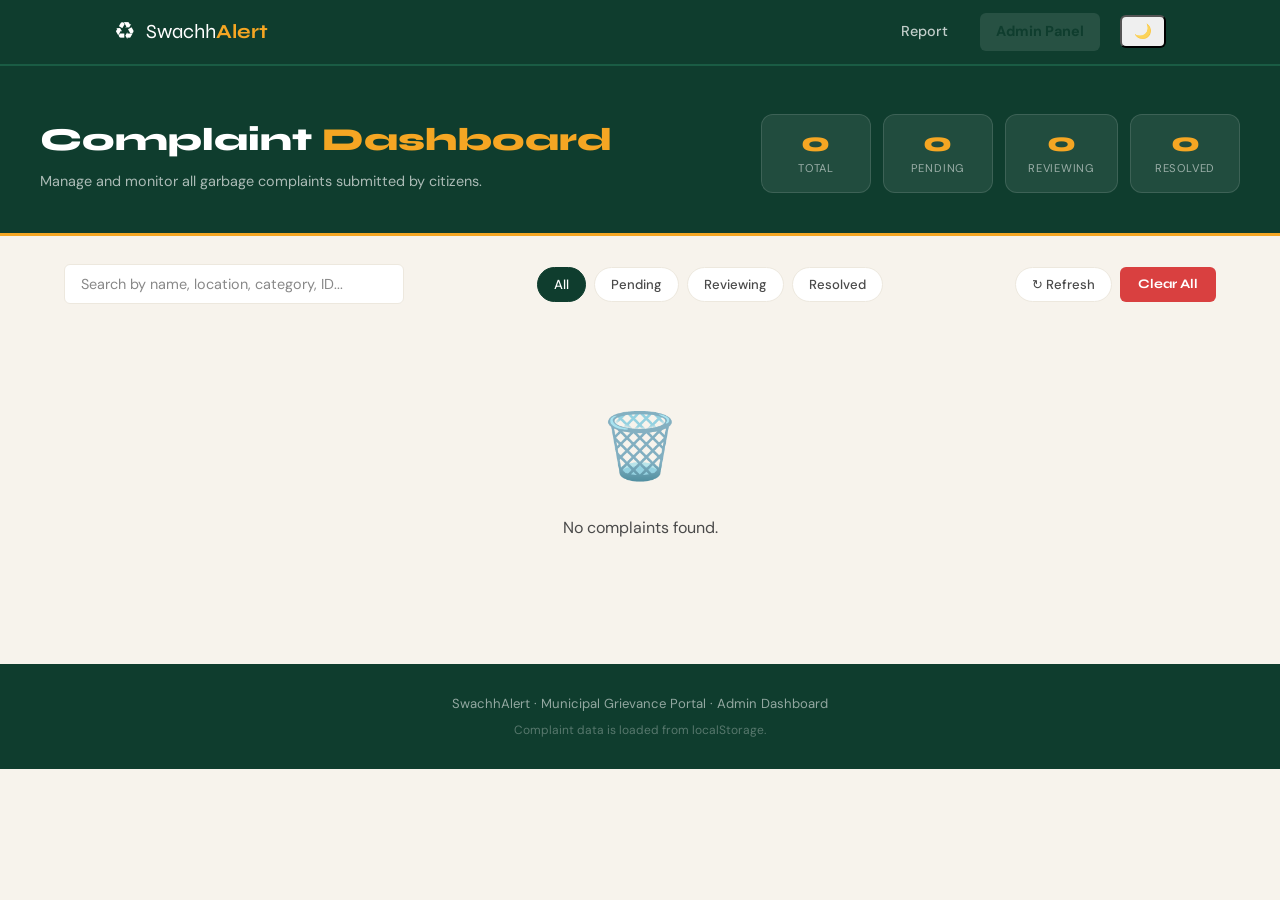
==== admin.html @ c91b4a2e "Add files via upload" ====
<!DOCTYPE html>
<html lang="en">
<head>
  <meta charset="UTF-8">
  <meta name="viewport" content="width=device-width, initial-scale=1.0">
  <title>SwachhAlert Admin Panel</title>

  <link rel="stylesheet" href="styles.css">

  <link rel="preconnect" href="https://fonts.googleapis.com">
  <link href="https://fonts.googleapis.com/css2?family=Syne:wght@400;600;700;800&family=DM+Sans:wght@300;400;500&display=swap" rel="stylesheet">
</head>
<body>

  <!-- HEADER -->
  <header class="site-header">
    <div class="header-inner">
      <div class="logo">
        <span class="logo-icon">♻</span>
        <span class="logo-text">Swachh<strong>Alert</strong></span>
      </div>

      <nav class="header-nav">
        <a href="index.html" class="nav-link">Report</a>
        <a href="admin.html" class="nav-link active admin-link">Admin Panel</a>
        <button id="themeToggle" class="nav-link dark-mode">
     🌙
     </button>
      </nav>
    </div>
  </header>

  <!-- ADMIN HERO -->
  <section class="admin-hero">
    <div class="admin-hero-inner">

      <div>
        <h1>Complaint <span>Dashboard</span></h1>
        <p>Manage and monitor all garbage complaints submitted by citizens.</p>
      </div>

      <div class="admin-stats">
        <div class="astat">
          <span class="astat-num" id="adminTotal">0</span>
          <span class="astat-label">Total</span>
        </div>

        <div class="astat">
          <span class="astat-num" id="adminPending">0</span>
          <span class="astat-label">Pending</span>
        </div>

        <div class="astat">
          <span class="astat-num" id="adminReview">0</span>
          <span class="astat-label">Reviewing</span>
        </div>

        <div class="astat">
          <span class="astat-num" id="adminResolved">0</span>
          <span class="astat-label">Resolved</span>
        </div>
      </div>

    </div>
  </section>

  <!-- TOOLBAR -->
  <section class="admin-toolbar">

    <input
      type="text"
      id="adminSearch"
      class="search-box"
      placeholder="Search by name, location, category, ID..."
    >

    <div class="filter-row">
      <button class="filter-btn active" data-filter="All">All</button>
      <button class="filter-btn" data-filter="Pending">Pending</button>
      <button class="filter-btn" data-filter="Reviewing">Reviewing</button>
      <button class="filter-btn" data-filter="Resolved">Resolved</button>
    </div>

    <div class="filter-row">
      <button class="filter-btn" id="refreshBtn">↻ Refresh</button>
      <button class="clear-btn" id="clearAllBtn">Clear All</button>
    </div>

  </section>

  <!-- COMPLAINTS -->
  <section class="complaints-section">
    <div id="complaintsGrid" class="complaints-grid">

      <div class="empty-state">
        <span class="empty-icon">🗑️</span>
        <p>No complaints available yet.</p>
      </div>

    </div>
  </section>

  <!-- FOOTER -->
  <footer class="site-footer">
    <p>SwachhAlert · Municipal Grievance Portal · Admin Dashboard</p>
    <p class="footer-note">
      Complaint data is loaded from localStorage.
    </p>
  </footer>

  <script src="app.js"></script>

</body>
</html>
---- styles.css ----
/* ═══════════════════════════════════════════════
   SwachhAlert — styles.css
   Theme: Clean civic utility × earthy urgency
   Palette: Deep forest green + warm amber + off-white
═══════════════════════════════════════════════ */

/* ── Reset & Base ── */
*, *::before, *::after { box-sizing: border-box; margin: 0; padding: 0; }

:root {
  --green-dark:  #0f3d2e;
  --green-mid:   #1a5c44;
  --green-light: #2e8b67;
  --amber:       #f5a623;
  --amber-light: #ffc85a;
  --cream:       #f7f3ec;
  --cream-dark:  #ede8de;
  --text-dark:   #1a1a1a;
  --text-mid:    #4a4a4a;
  --text-light:  #888;
  --white:       #ffffff;
  --danger:      #d94040;
  --radius-sm:   6px;
  --radius-md:   12px;
  --radius-lg:   20px;
  --shadow-soft: 0 4px 24px rgba(15,61,46,.10);
  --shadow-card: 0 2px 14px rgba(15,61,46,.08);
  --transition:  .22s cubic-bezier(.4,0,.2,1);
  --font-display: 'Syne', sans-serif;
  --font-body:    'DM Sans', sans-serif;
}

html { scroll-behavior: smooth; }

body {
  font-family: var(--font-body);
  background: var(--cream);
  color: var(--text-dark);
  line-height: 1.6;
  overflow-x: hidden;
}

/* ── Header ── */
.site-header {
  position: sticky;
  top: 0;
  z-index: 100;
  background: var(--green-dark);
  backdrop-filter: blur(12px);
  border-bottom: 2px solid var(--green-mid);
}
.header-inner {
  max-width: 1100px;
  margin: 0 auto;
  padding: 0 24px;
  height: 64px;
  display: flex;
  align-items: center;
  justify-content: space-between;
}
.logo {
  display: flex;
  align-items: center;
  gap: 10px;
  font-family: var(--font-display);
  font-size: 1.25rem;
  color: var(--white);
  text-decoration: none;
}
.logo-icon { font-size: 1.5rem; }
.logo-text strong { color: var(--amber); }
.header-nav { display: flex; gap: 20px; align-items: center; }
.nav-link {
  color: rgba(255,255,255,.75);
  text-decoration: none;
  font-size: .9rem;
  font-weight: 500;
  padding: 6px 12px;
  border-radius: var(--radius-sm);
  transition: var(--transition);
}
.nav-link:hover, .nav-link.active { color: var(--white); background: rgba(255,255,255,.1); }
.admin-link {
  background: var(--amber);
  color: var(--green-dark) !important;
  font-weight: 700;
  padding: 7px 16px;
}
.admin-link:hover { background: var(--amber-light); }

/* ── Hero ── */
.hero {
  position: relative;
  background: var(--green-dark);
  color: var(--white);
  padding: 80px 24px 90px;
  overflow: hidden;
  display: flex;
  align-items: center;
  justify-content: center;
  gap: 60px;
  flex-wrap: wrap;
}
.hero-bg-grid {
  position: absolute;
  inset: 0;
  background-image:
    linear-gradient(rgba(255,255,255,.03) 1px, transparent 1px),
    linear-gradient(90deg, rgba(255,255,255,.03) 1px, transparent 1px);
  background-size: 40px 40px;
  pointer-events: none;
}
.hero::after {
  content: '';
  position: absolute;
  bottom: -60px; right: -60px;
  width: 320px; height: 320px;
  border-radius: 50%;
  background: radial-gradient(circle, rgba(245,166,35,.15), transparent 70%);
  pointer-events: none;
}
.hero-content { position: relative; max-width: 540px; }
.badge {
  display: inline-block;
  background: rgba(245,166,35,.18);
  color: var(--amber);
  border: 1px solid rgba(245,166,35,.35);
  font-size: .75rem;
  font-weight: 700;
  letter-spacing: .1em;
  text-transform: uppercase;
  padding: 5px 14px;
  border-radius: 100px;
  margin-bottom: 20px;
}
.hero-title {
  font-family: var(--font-display);
  font-size: clamp(2.4rem, 5vw, 3.8rem);
  font-weight: 800;
  line-height: 1.1;
  margin-bottom: 18px;
}
.hero-title em {
  font-style: normal;
  color: var(--amber);
  position: relative;
}
.hero-sub {
  color: rgba(255,255,255,.72);
  font-size: 1.05rem;
  max-width: 420px;
  margin-bottom: 30px;
  line-height: 1.7;
}
.cta-btn {
  display: inline-block;
  background: var(--amber);
  color: var(--green-dark);
  font-family: var(--font-display);
  font-weight: 700;
  font-size: 1rem;
  padding: 14px 32px;
  border-radius: var(--radius-md);
  text-decoration: none;
  transition: var(--transition);
  box-shadow: 0 4px 20px rgba(245,166,35,.35);
}
.cta-btn:hover {
  background: var(--amber-light);
  transform: translateY(-2px);
  box-shadow: 0 8px 28px rgba(245,166,35,.45);
}
.hero-visual { position: relative; z-index: 1; }
.stat-card {
  background: rgba(255,255,255,.07);
  border: 1px solid rgba(255,255,255,.12);
  backdrop-filter: blur(8px);
  border-radius: var(--radius-lg);
  padding: 32px 48px;
  text-align: center;
  min-width: 180px;
}
.stat-num {
  display: block;
  font-family: var(--font-display);
  font-size: 3.5rem;
  font-weight: 800;
  color: var(--amber);
  line-height: 1;
}
.stat-label {
  display: block;
  font-size: .8rem;
  letter-spacing: .08em;
  text-transform: uppercase;
  color: rgba(255,255,255,.6);
  margin-top: 6px;
}

/* ── How It Works ── */
.how-it-works {
  max-width: 1100px;
  margin: 0 auto;
  padding: 72px 24px;
}
.section-title {
  font-family: var(--font-display);
  font-size: 1.8rem;
  font-weight: 800;
  color: var(--green-dark);
  margin-bottom: 36px;
  position: relative;
  display: inline-block;
}
.section-title::after {
  content: '';
  display: block;
  width: 48px; height: 4px;
  background: var(--amber);
  border-radius: 2px;
  margin-top: 8px;
}
.steps-grid {
  display: grid;
  grid-template-columns: repeat(auto-fit, minmax(220px, 1fr));
  gap: 20px;
}
.step-card {
  background: var(--white);
  border: 1px solid var(--cream-dark);
  border-radius: var(--radius-lg);
  padding: 28px 24px;
  transition: var(--transition);
  position: relative;
  overflow: hidden;
}
.step-card::before {
  content: '';
  position: absolute;
  top: 0; left: 0; right: 0;
  height: 3px;
  background: linear-gradient(90deg, var(--green-light), var(--amber));
  transform: scaleX(0);
  transform-origin: left;
  transition: var(--transition);
}
.step-card:hover { box-shadow: var(--shadow-soft); transform: translateY(-3px); }
.step-card:hover::before { transform: scaleX(1); }
.step-icon { font-size: 2rem; margin-bottom: 12px; display: block; }
.step-card h3 {
  font-family: var(--font-display);
  font-size: 1rem;
  font-weight: 700;
  color: var(--green-dark);
  margin-bottom: 8px;
}
.step-card p { font-size: .88rem; color: var(--text-mid); line-height: 1.6; }

/* ── Form Section ── */
.form-section {
  background: var(--cream-dark);
  padding: 72px 24px;
}
.form-wrapper {
  background: var(--white);
  border-radius: var(--radius-lg);
  box-shadow: var(--shadow-soft);
  max-width: 680px;
  margin: 0 auto;
  padding: 48px;
  border: 1px solid var(--cream-dark);
}
.form-header { margin-bottom: 32px; }
.form-header h2 {
  font-family: var(--font-display);
  font-size: 1.6rem;
  font-weight: 800;
  color: var(--green-dark);
  margin-bottom: 6px;
}
.form-header p { color: var(--text-mid); font-size: .9rem; }

/* Upload Zone */
.upload-zone {
  border: 2px dashed var(--cream-dark);
  border-radius: var(--radius-md);
  background: var(--cream);
  min-height: 160px;
  display: flex;
  align-items: center;
  justify-content: center;
  flex-direction: column;
  position: relative;
  cursor: pointer;
  transition: var(--transition);
  margin-bottom: 28px;
  overflow: hidden;
}
.upload-zone:hover, .upload-zone.dragover {
  border-color: var(--green-light);
  background: rgba(46,139,103,.05);
}
.upload-placeholder { text-align: center; pointer-events: none; }
.upload-icon { font-size: 2.8rem; margin-bottom: 10px; display: block; }
.upload-text { color: var(--text-mid); font-size: .9rem; line-height: 1.6; }
.upload-text span { color: var(--green-light); font-weight: 600; }
.image-preview {
  width: 100%; max-height: 280px;
  object-fit: cover;
  border-radius: calc(var(--radius-md) - 2px);
  display: block;
}
.remove-img {
  position: absolute;
  top: 10px; right: 10px;
  background: rgba(0,0,0,.55);
  color: #fff;
  border: none;
  border-radius: var(--radius-sm);
  padding: 4px 10px;
  font-size: .8rem;
  cursor: pointer;
  transition: var(--transition);
}
.remove-img:hover { background: var(--danger); }

/* Fields */
.field-grid { display: grid; gap: 18px; }
.field-group { display: flex; flex-direction: column; gap: 6px; }
.field-group.full { grid-column: 1 / -1; }
label {
  font-size: .82rem;
  font-weight: 600;
  letter-spacing: .03em;
  color: var(--green-dark);
  text-transform: uppercase;
}
input, select, textarea {
  width: 100%;
  padding: 12px 16px;
  border: 1.5px solid var(--cream-dark);
  border-radius: var(--radius-sm);
  font-family: var(--font-body);
  font-size: .95rem;
  color: var(--text-dark);
  background: var(--white);
  transition: var(--transition);
  outline: none;
  appearance: none;
}
input:focus, select:focus, textarea:focus {
  border-color: var(--green-light);
  box-shadow: 0 0 0 3px rgba(46,139,103,.12);
}
input::placeholder, textarea::placeholder { color: var(--text-light); }
textarea { resize: vertical; min-height: 96px; }
select {
  background-image: url("data:image/svg+xml,%3Csvg xmlns='http://www.w3.org/2000/svg' width='16' height='16' viewBox='0 0 24 24' fill='none' stroke='%234a4a4a' stroke-width='2'%3E%3Cpolyline points='6 9 12 15 18 9'/%3E%3C/svg%3E");
  background-repeat: no-repeat;
  background-position: right 14px center;
  padding-right: 40px;
  cursor: pointer;
}

/* Location row */
.location-row { display: flex; gap: 10px; }
.location-row input { flex: 1; }
.geo-btn {
  flex-shrink: 0;
  width: 48px; height: 48px;
  border: 1.5px solid var(--cream-dark);
  border-radius: var(--radius-sm);
  background: var(--cream);
  font-size: 1.2rem;
  cursor: pointer;
  transition: var(--transition);
  display: flex;
  align-items: center;
  justify-content: center;
}
.geo-btn:hover { background: var(--green-dark); border-color: var(--green-dark); }

/* Submit */
.form-footer { margin-top: 28px; }
.submit-btn {
  width: 100%;
  padding: 15px;
  background: var(--green-dark);
  color: var(--white);
  font-family: var(--font-display);
  font-size: 1rem;
  font-weight: 700;
  border: none;
  border-radius: var(--radius-md);
  cursor: pointer;
  transition: var(--transition);
  display: flex;
  align-items: center;
  justify-content: center;
  gap: 10px;
  letter-spacing: .03em;
}
.submit-btn:hover { background: var(--green-mid); transform: translateY(-1px); box-shadow: 0 6px 20px rgba(15,61,46,.25); }
.submit-btn:active { transform: translateY(0); }
.spinner {
  width: 18px; height: 18px;
  border: 2px solid rgba(255,255,255,.3);
  border-top-color: #fff;
  border-radius: 50%;
  animation: spin .7s linear infinite;
}
@keyframes spin { to { transform: rotate(360deg); } }

/* Toast */
.toast {
  display: flex;
  align-items: flex-start;
  gap: 14px;
  margin-top: 20px;
  padding: 18px 20px;
  background: #e8f5ef;
  border: 1.5px solid #a3d9bc;
  border-radius: var(--radius-md);
  animation: slideIn .3s ease;
}
@keyframes slideIn { from { opacity:0; transform:translateY(8px); } to { opacity:1; transform:translateY(0); } }
.toast-icon { font-size: 1.4rem; flex-shrink: 0; }
.toast strong { display: block; color: var(--green-dark); font-family: var(--font-display); margin-bottom: 2px; }
.toast p { font-size: .82rem; color: var(--text-mid); }

/* ── Footer ── */
.site-footer {
  background: var(--green-dark);
  color: rgba(255,255,255,.55);
  text-align: center;
  padding: 28px 24px;
  font-size: .82rem;
  line-height: 1.8;
}
.footer-note { font-size: .75rem; color: rgba(255,255,255,.3); margin-top: 4px; }

/* ── Admin Styles (used in admin.html) ── */

/* Admin header / hero */
.admin-hero {
  background: var(--green-dark);
  color: var(--white);
  padding: 48px 24px 40px;
  border-bottom: 3px solid var(--amber);
}
.admin-hero-inner {
  max-width: 1200px;
  margin: 0 auto;
  display: flex;
  align-items: center;
  justify-content: space-between;
  flex-wrap: wrap;
  gap: 16px;
}
.admin-hero h1 {
  font-family: var(--font-display);
  font-size: 2rem;
  font-weight: 800;
}
.admin-hero h1 span { color: var(--amber); }
.admin-hero p { color: rgba(255,255,255,.65); font-size: .9rem; margin-top: 4px; }
.admin-stats {
  display: flex;
  gap: 12px;
  flex-wrap: wrap;
}
.astat {
  background: rgba(255,255,255,.08);
  border: 1px solid rgba(255,255,255,.12);
  border-radius: var(--radius-md);
  padding: 14px 22px;
  text-align: center;
  min-width: 110px;
}
.astat-num {
  display: block;
  font-family: var(--font-display);
  font-size: 1.7rem;
  font-weight: 800;
  color: var(--amber);
  line-height: 1;
}
.astat-label { font-size: .7rem; text-transform: uppercase; letter-spacing: .07em; color: rgba(255,255,255,.55); margin-top: 4px; display: block; }

/* Admin toolbar */
.admin-toolbar {
  max-width: 1200px;
  margin: 28px auto 0;
  padding: 0 24px;
  display: flex;
  gap: 12px;
  flex-wrap: wrap;
  align-items: center;
  justify-content: space-between;
}
.search-box {
  flex: 1;
  min-width: 200px;
  max-width: 340px;
  padding: 10px 16px;
  border: 1.5px solid var(--cream-dark);
  border-radius: var(--radius-sm);
  font-family: var(--font-body);
  font-size: .9rem;
  outline: none;
  transition: var(--transition);
}
.search-box:focus { border-color: var(--green-light); box-shadow: 0 0 0 3px rgba(46,139,103,.12); }
.filter-row { display: flex; gap: 8px; flex-wrap: wrap; }
.filter-btn {
  padding: 8px 16px;
  border: 1.5px solid var(--cream-dark);
  border-radius: 100px;
  background: var(--white);
  font-family: var(--font-body);
  font-size: .82rem;
  font-weight: 500;
  cursor: pointer;
  transition: var(--transition);
  color: var(--text-mid);
}
.filter-btn:hover, .filter-btn.active {
  background: var(--green-dark);
  border-color: var(--green-dark);
  color: var(--white);
}
.clear-btn {
  padding: 8px 18px;
  background: var(--danger);
  color: var(--white);
  border: none;
  border-radius: var(--radius-sm);
  font-family: var(--font-display);
  font-size: .82rem;
  font-weight: 700;
  cursor: pointer;
  transition: var(--transition);
}
.clear-btn:hover { opacity: .85; }

/* Complaints grid */
.complaints-section {
  max-width: 1200px;
  margin: 28px auto 60px;
  padding: 0 24px;
}
.complaints-grid {
  display: grid;
  grid-template-columns: repeat(auto-fill, minmax(320px, 1fr));
  gap: 20px;
}
.complaint-card {
  background: var(--white);
  border: 1px solid var(--cream-dark);
  border-radius: var(--radius-lg);
  overflow: hidden;
  box-shadow: var(--shadow-card);
  transition: var(--transition);
  display: flex;
  flex-direction: column;
}
.complaint-card:hover { box-shadow: var(--shadow-soft); transform: translateY(-2px); }
.complaint-img {
  width: 100%; height: 180px;
  object-fit: cover;
  display: block;
  background: var(--cream-dark);
}
.complaint-img-placeholder {
  width: 100%; height: 180px;
  background: var(--cream-dark);
  display: flex;
  align-items: center;
  justify-content: center;
  font-size: 3rem;
  color: var(--text-light);
}
.complaint-body { padding: 18px 20px; flex: 1; display: flex; flex-direction: column; gap: 8px; }
.complaint-id {
  font-size: .72rem;
  font-weight: 700;
  letter-spacing: .08em;
  text-transform: uppercase;
  color: var(--text-light);
}
.complaint-category {
  display: inline-block;
  background: rgba(46,139,103,.12);
  color: var(--green-mid);
  font-size: .75rem;
  font-weight: 700;
  padding: 3px 10px;
  border-radius: 100px;
  width: fit-content;
}
.complaint-name { font-family: var(--font-display); font-weight: 700; font-size: 1rem; color: var(--green-dark); }
.complaint-location { font-size: .83rem; color: var(--text-mid); }
.complaint-location::before { content: '📍 '; }
.complaint-desc { font-size: .85rem; color: var(--text-mid); line-height: 1.55; flex: 1; }
.complaint-meta { display: flex; align-items: center; justify-content: space-between; margin-top: 6px; padding-top: 10px; border-top: 1px solid var(--cream-dark); }
.complaint-date { font-size: .75rem; color: var(--text-light); }
.status-badge {
  font-size: .72rem;
  font-weight: 700;
  padding: 4px 12px;
  border-radius: 100px;
  text-transform: uppercase;
  letter-spacing: .05em;
  cursor: pointer;
  border: none;
  transition: var(--transition);
}
.status-pending { background: #fff3cd; color: #856404; }
.status-reviewing { background: #cfe2ff; color: #084298; }
.status-resolved { background: #d1e7dd; color: #0a3622; }

/* Empty State */
.empty-state {
  text-align: center;
  padding: 64px 24px;
  color: var(--text-light);
}
.empty-state .empty-icon { font-size: 4rem; margin-bottom: 16px; display: block; }
.empty-state p { font-size: 1rem; color: var(--text-mid); }

/* Modal */
.modal-overlay {
  position: fixed; inset: 0;
  background: rgba(0,0,0,.55);
  display: flex;
  align-items: center;
  justify-content: center;
  z-index: 999;
  padding: 16px;
  animation: fadeIn .2s ease;
}
@keyframes fadeIn { from { opacity:0; } to { opacity:1; } }
.modal {
  background: var(--white);
  border-radius: var(--radius-lg);
  max-width: 560px;
  width: 100%;
  max-height: 90vh;
  overflow-y: auto;
  box-shadow: 0 20px 60px rgba(0,0,0,.3);
  animation: slideUp .3s ease;
}
@keyframes slideUp { from { transform: translateY(20px); opacity:0; } to { transform: translateY(0); opacity:1; } }
.modal-img { width: 100%; max-height: 240px; object-fit: cover; border-radius: var(--radius-lg) var(--radius-lg) 0 0; }
.modal-body { padding: 28px; }
.modal-body h2 { font-family: var(--font-display); font-size: 1.3rem; color: var(--green-dark); margin-bottom: 14px; }
.modal-row { display: flex; gap: 8px; margin-bottom: 8px; font-size: .9rem; }
.modal-row strong { min-width: 110px; color: var(--text-mid); font-weight: 600; }
.modal-close {
  position: sticky;
  bottom: 0;
  width: 100%;
  padding: 14px;
  background: var(--green-dark);
  color: var(--white);
  font-family: var(--font-display);
  font-weight: 700;
  border: none;
  border-radius: 0 0 var(--radius-lg) var(--radius-lg);
  cursor: pointer;
  font-size: .95rem;
  transition: var(--transition);
}
.modal-close:hover { background: var(--green-mid); }

/* ── Utilities ── */
.hidden { display: none !important; }

/* ── Responsive ── */
@media (max-width: 640px) {
  .hero { padding: 48px 20px 60px; flex-direction: column; text-align: center; }
  .hero-sub { margin: 0 auto 24px; }
  .form-wrapper { padding: 28px 18px; }
  .admin-hero-inner { flex-direction: column; }
  .admin-toolbar { flex-direction: column; align-items: stretch; }
  .search-box { max-width: 100%; }
}
  /* Dark Mode */

body.dark-mode {
  background: #121212;
  color: #ffffff;
}

body.dark-mode .form-wrapper,
body.dark-mode .step-card,
body.dark-mode .complaint-card {
  background: #1e1e1e;
  color: #ffffff;
  border-color: #333;
}

body.dark-mode input,
body.dark-mode textarea,
body.dark-mode select {
  background: #2a2a2a;
  color: white;
  border-color: #444;
}

body.dark-mode .form-section {
  background: #181818;
}

body.dark-mode .site-footer {
  background: #000;
}

body.dark-mode .upload-zone {
  background: #222;
  border-color: #444;
}

body.dark-mode .section-title,
body.dark-mode .form-header h2,
body.dark-mode label {
  color: white;
}
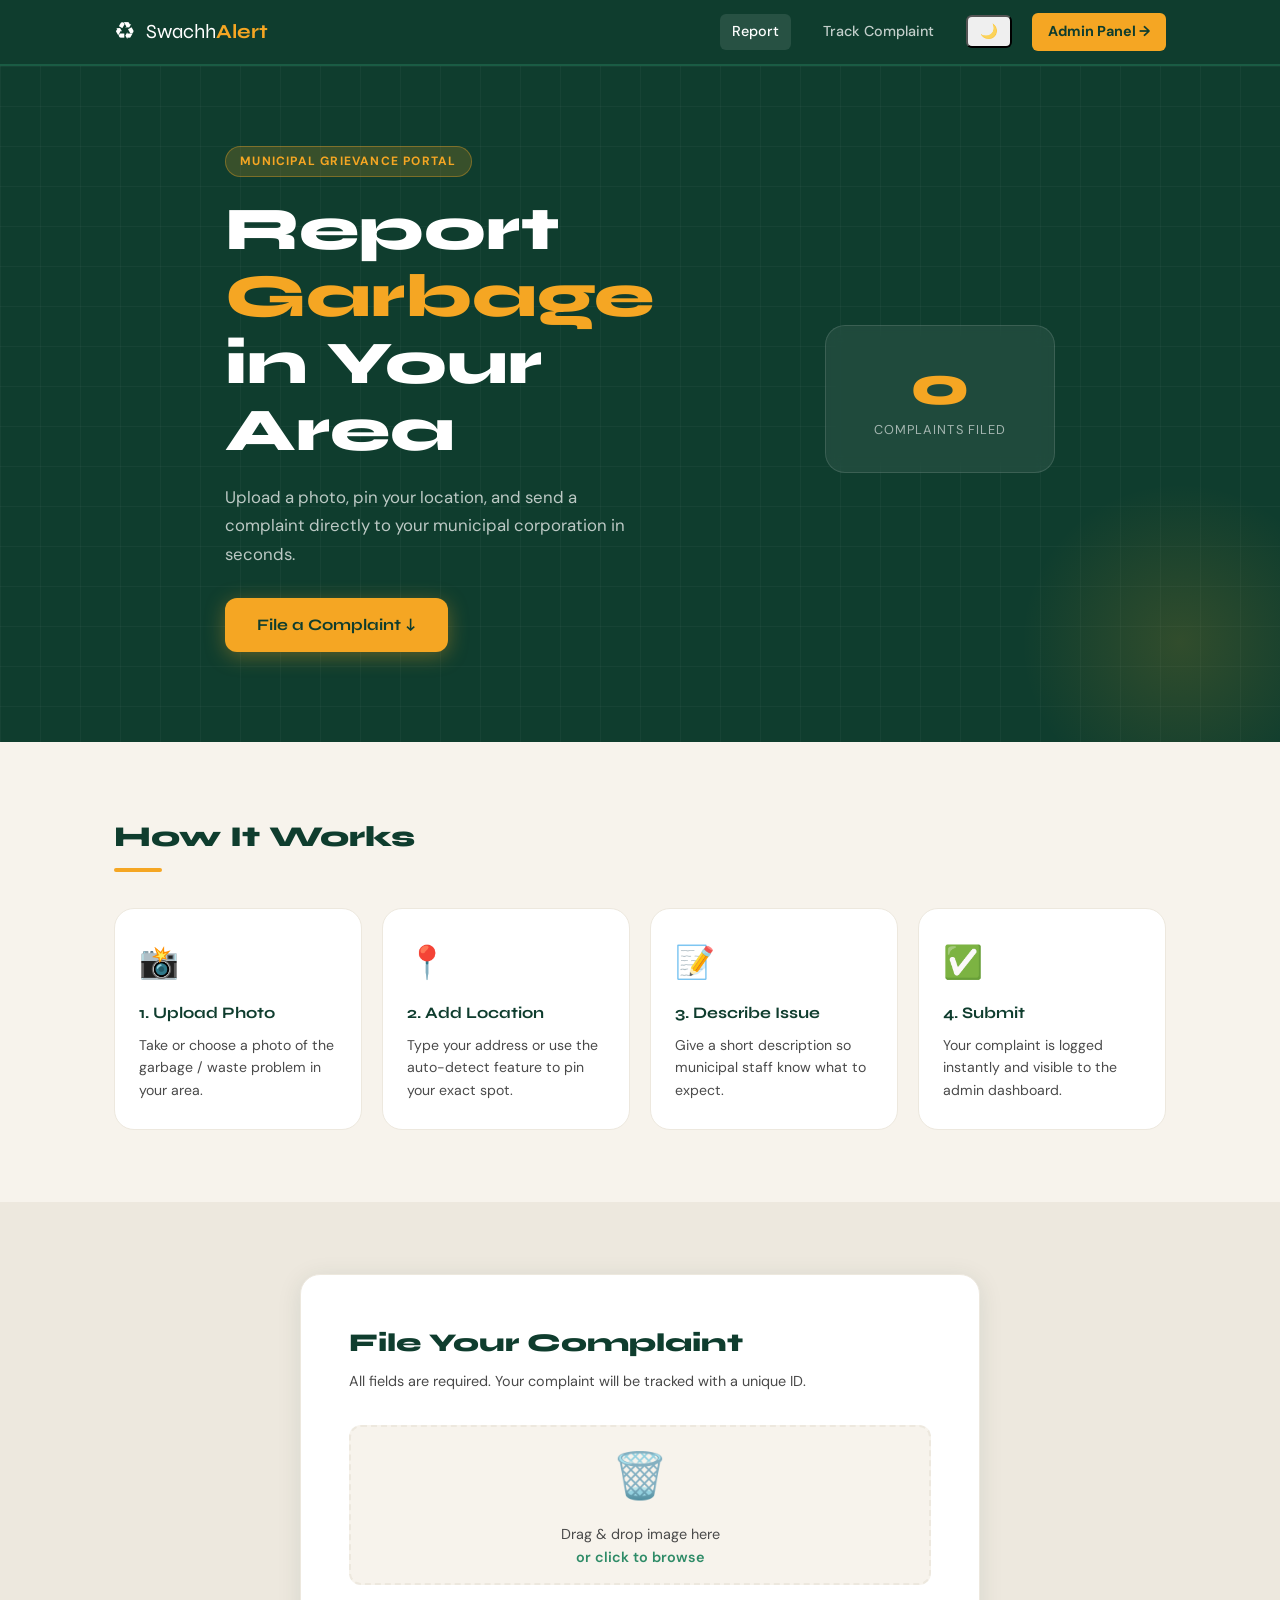
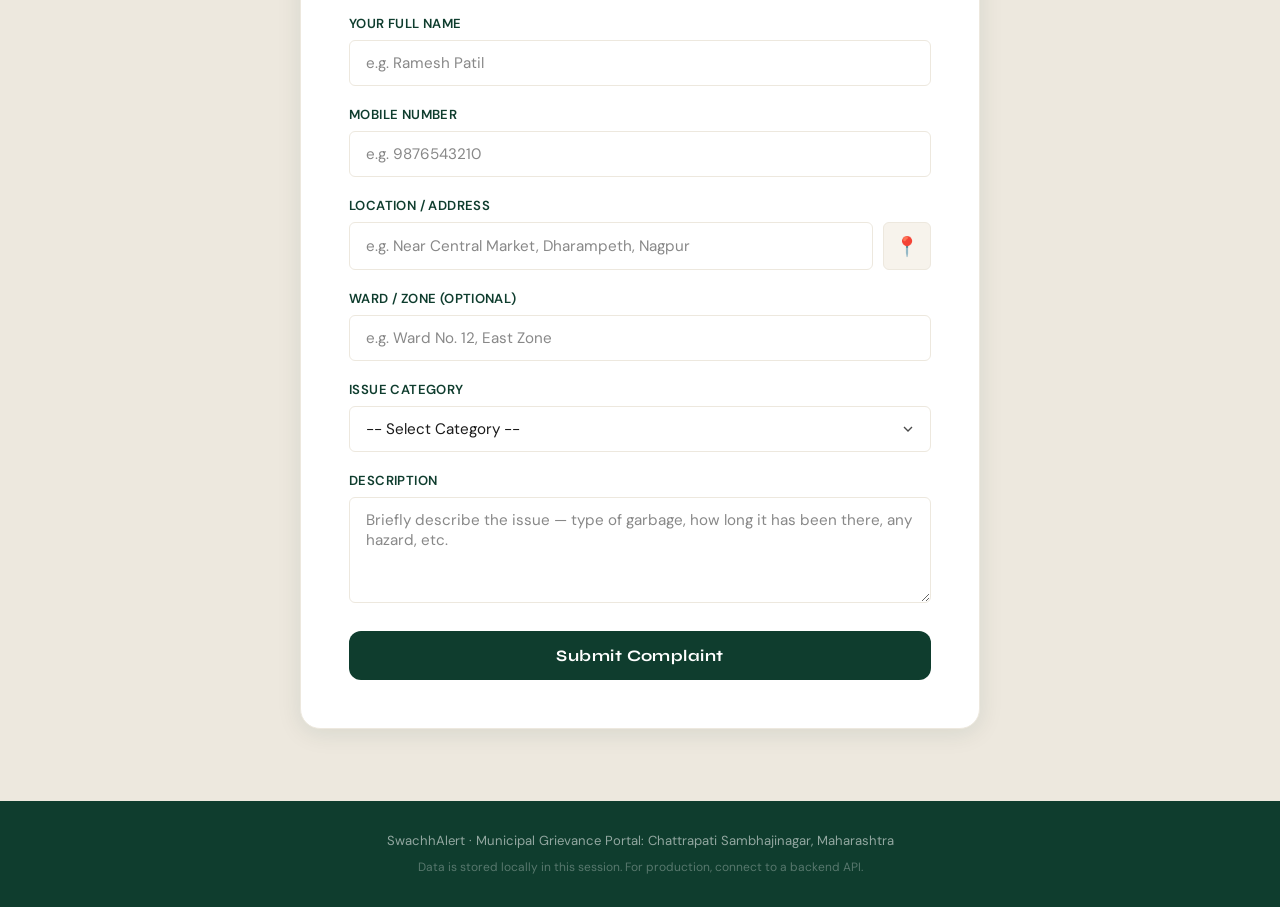
==== commit 12e9c5a2: "Update admin.html" ====
--- a/admin.html
+++ b/admin.html
@@ -10,7 +10,7 @@
   <link rel="preconnect" href="https://fonts.googleapis.com">
   <link href="https://fonts.googleapis.com/css2?family=Syne:wght@400;600;700;800&family=DM+Sans:wght@300;400;500&display=swap" rel="stylesheet">
 </head>
-<body>
+<body style="display:none;">
 
   <!-- HEADER -->
   <header class="site-header">
@@ -109,6 +109,16 @@
   </footer>
 
   <script src="app.js"></script>
+  <script>
+const password = prompt("SwachhAlert2026");
+
+if (password === "SwachhAlert2026") {
+    document.body.style.display = "block";
+} else {
+    alert("Access Denied!");
+    window.location.href = "index.html";
+}
+</script>
 
 </body>
-</html>+</html>
